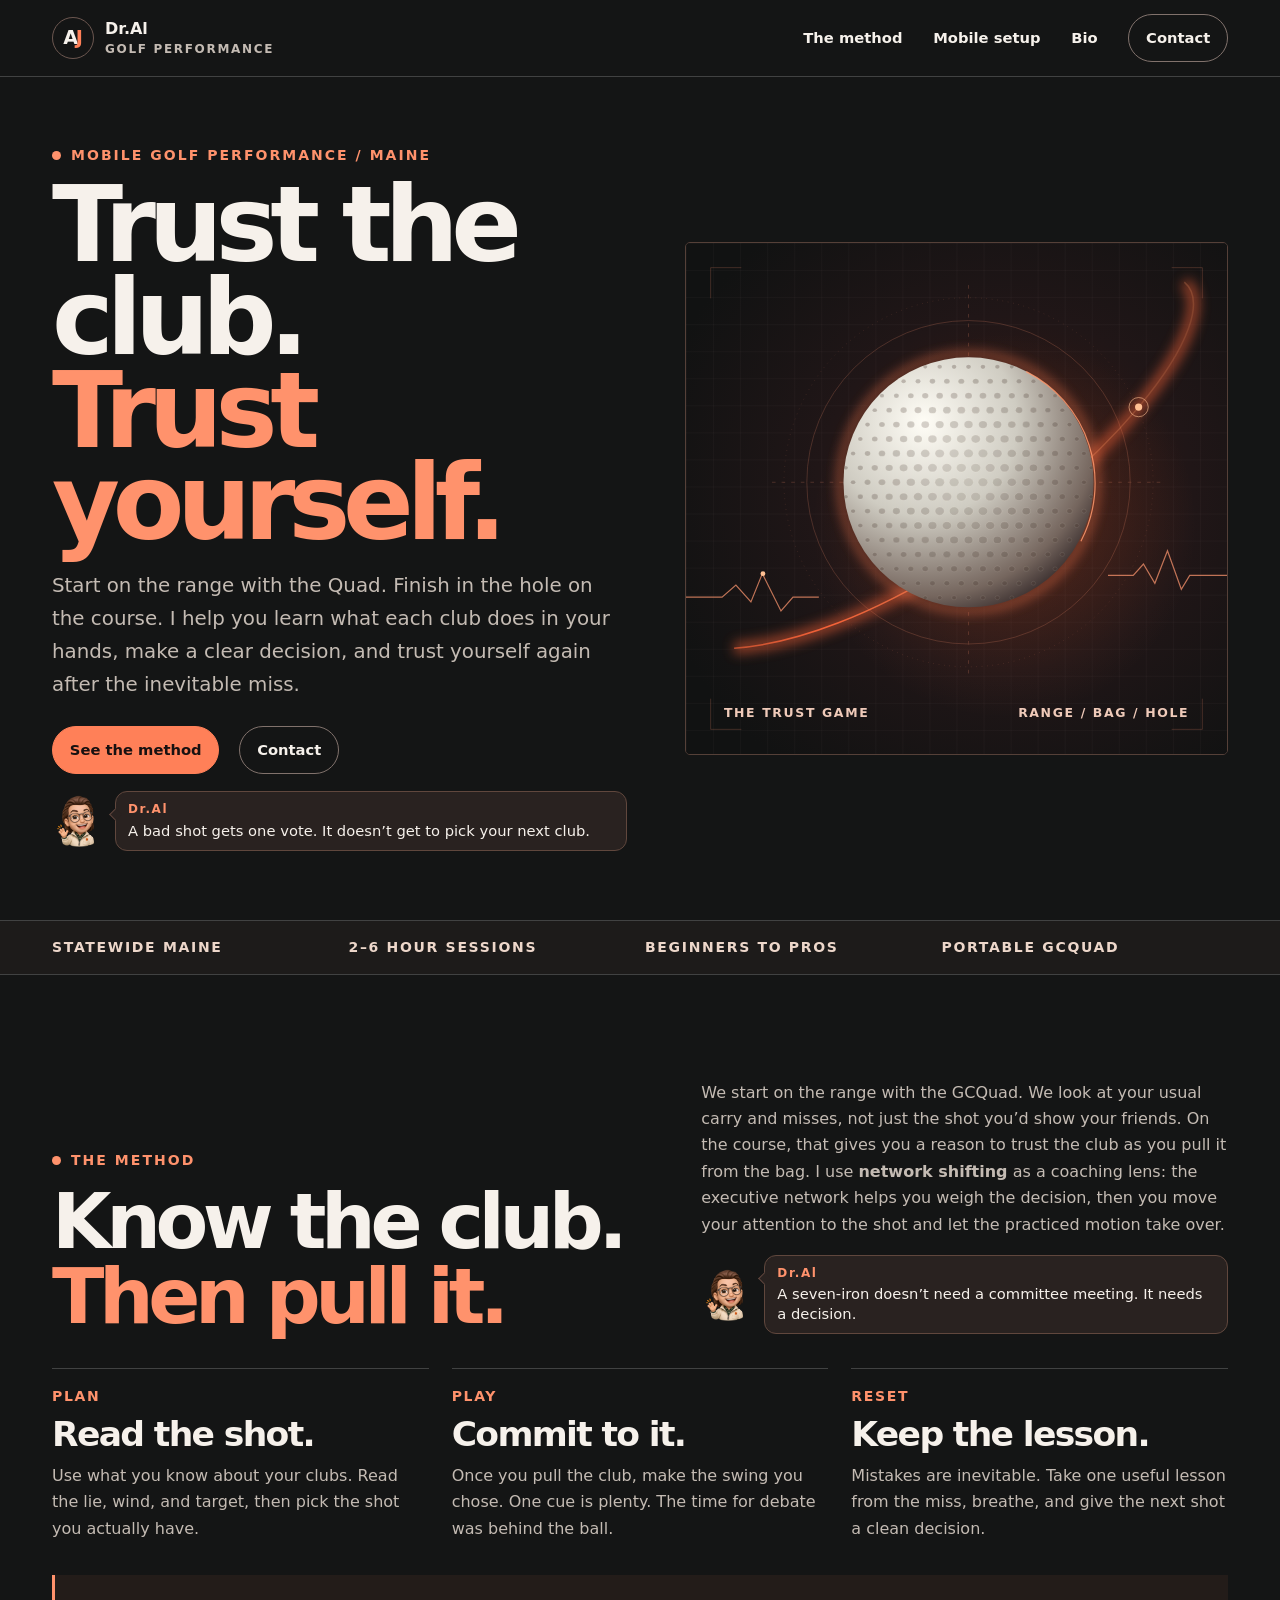
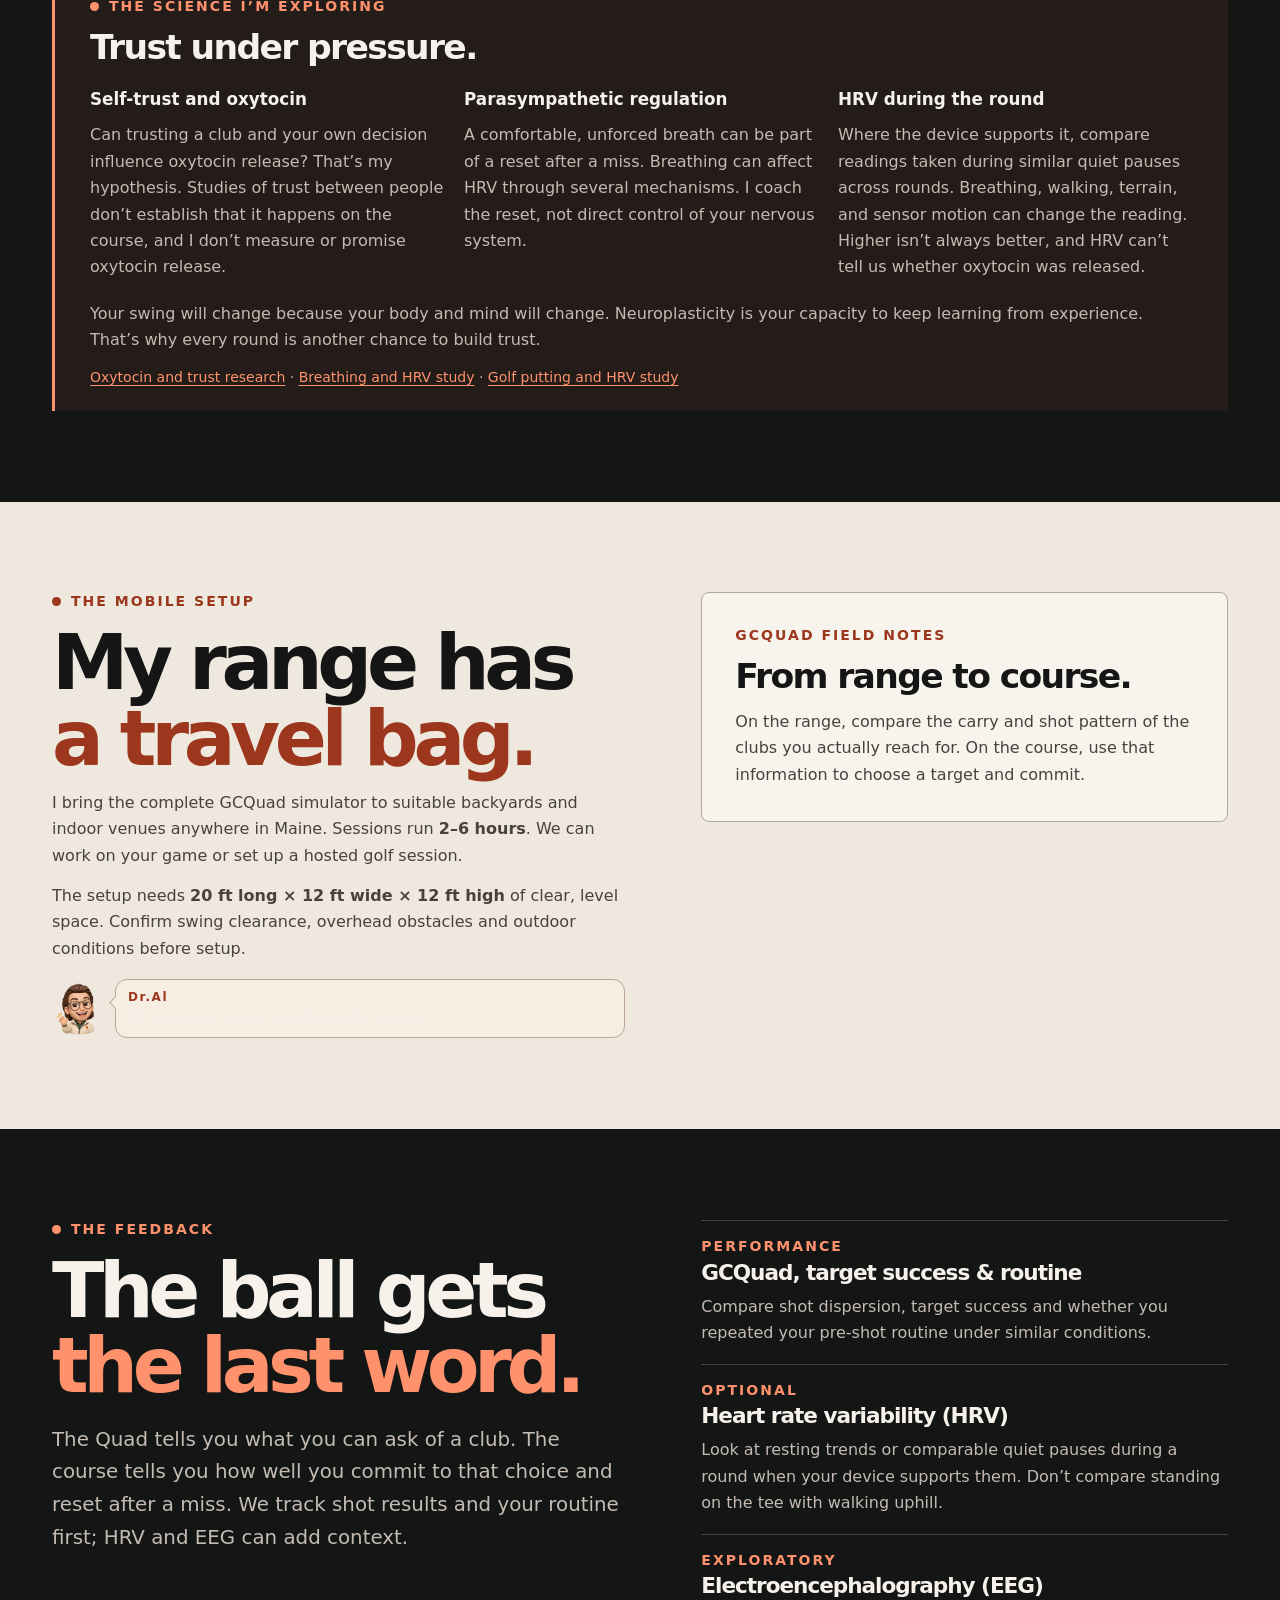
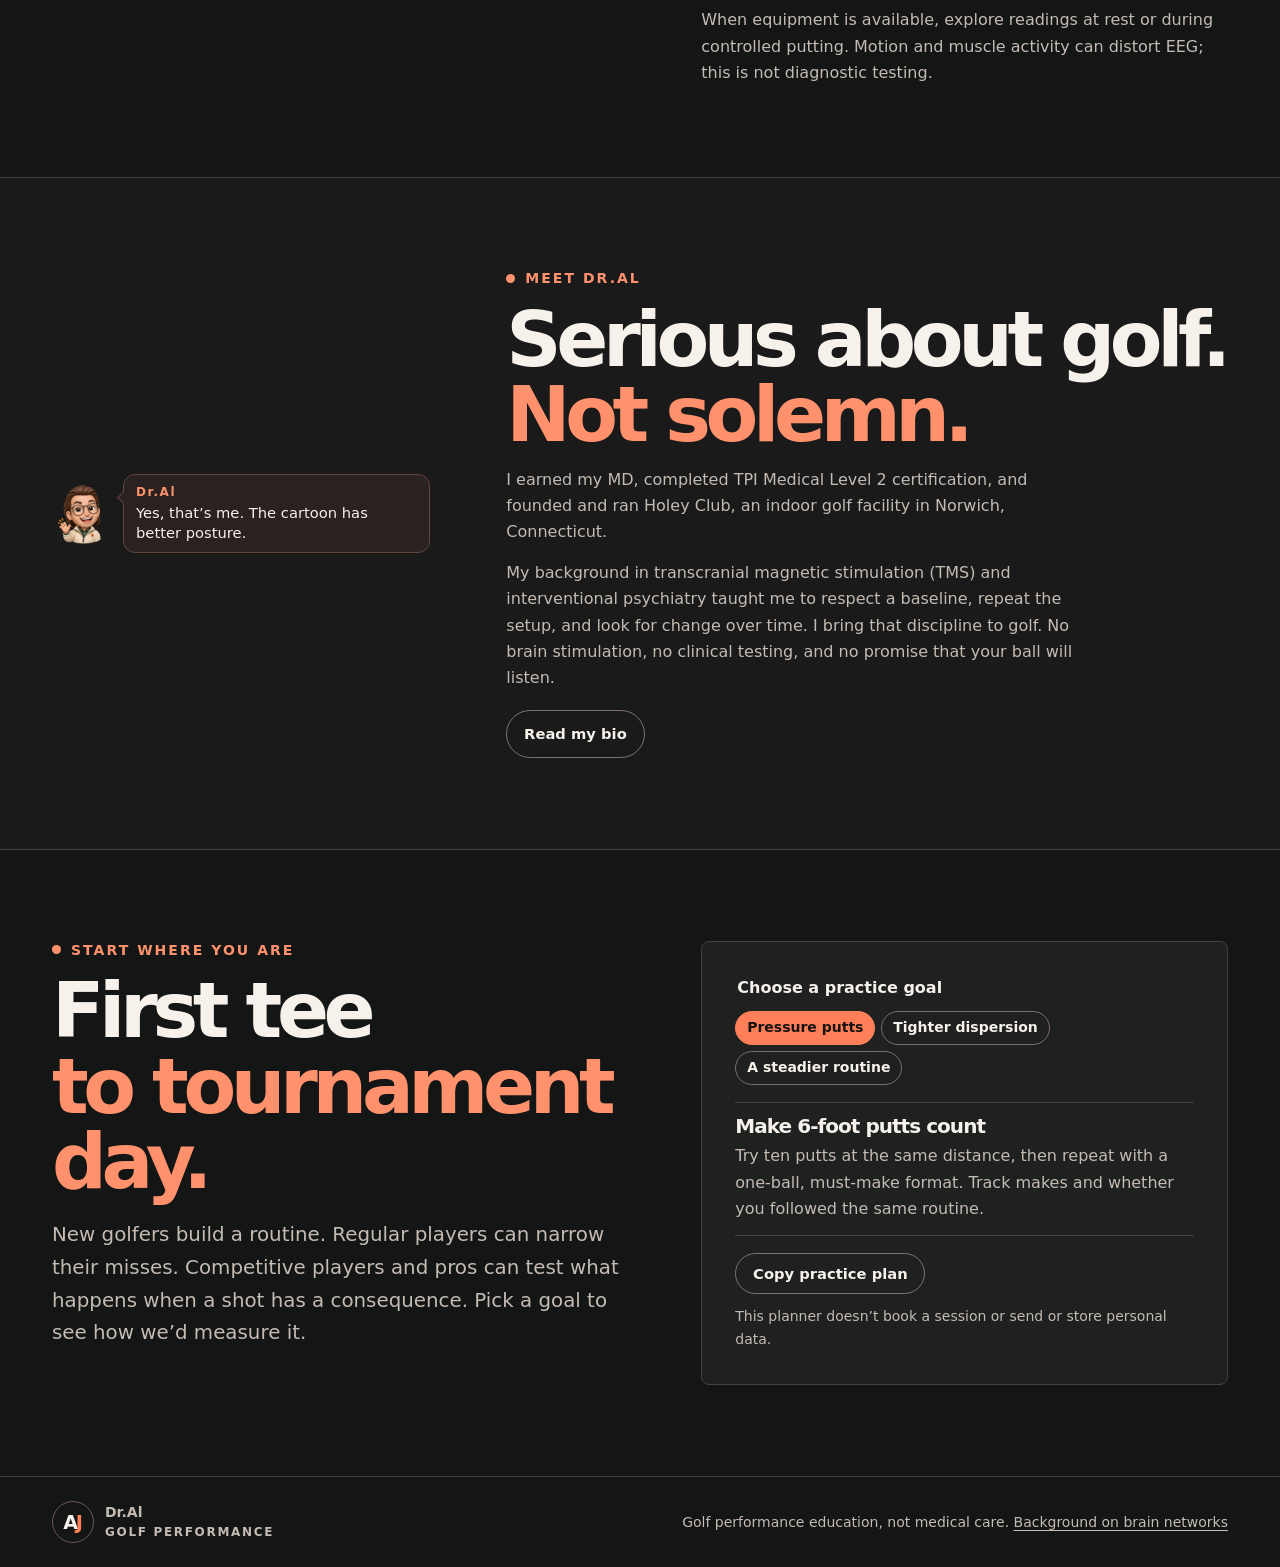
==== index.html @ 2af8d6b4 "Publish Dr.Al’s golf homepage and bio" ====
<!doctype html>
<html lang="en"><head><meta charset="utf-8"><meta name="viewport" content="width=device-width,initial-scale=1"><meta name="theme-color" content="#141515"><title>Dr.Al | Golf Performance</title><meta name="description" content="Build trust in your clubs and your decisions with Dr.Al. Portable GCQuad golf performance sessions for beginners through pros, anywhere in Maine."><link rel="icon" href="mark.svg" type="image/svg+xml"><link rel="stylesheet" href="site.css"></head>
<body><a class="skip" href="#main">Skip to content</a>
<header><div class="shell bar"><a class="brand" href="#main" aria-label="Dr.Al Golf Performance home"><span class="brand-mark" aria-hidden="true">A<span>J</span></span><span>Dr.Al<small>GOLF PERFORMANCE</small></span></a><nav aria-label="Main"><a href="#method">The method</a><a href="#simulator">Mobile setup</a><a href="bio.html">Bio</a><a class="pill" href="mailto:aljazirimdgolf@gmail.com">Contact</a></nav></div></header>
<main id="main">
<section class="hero"><div class="shell hero-layout"><div class="hero-copy"><p class="eyebrow"><i></i> Mobile golf performance / Maine</p><h1>Trust the club.<br><em>Trust yourself.</em></h1><p class="hero-lede">Start on the range with the Quad. Finish in the hole on the course. I help you learn what each club does in your hands, make a clear decision, and trust yourself again after the inevitable miss.</p><div class="actions"><a class="pill solid" href="#method">See the method</a><a class="pill" href="mailto:aljazirimdgolf@gmail.com">Contact</a></div><aside class="alan-note" aria-label="A note from Dr.Al"><img src="mini-alan.png" alt="" width="64" height="64"><div><span>Dr.Al</span><p>A bad shot gets one vote. It doesn’t get to pick your next club.</p></div></aside></div>
<figure class="studio"><img src="impact.svg" width="900" height="850" alt=""><figcaption><span>THE TRUST GAME</span><span>RANGE / BAG / HOLE</span></figcaption></figure></div></section>
<div class="ticker"><div class="shell"><span>STATEWIDE MAINE</span><span>2–6 HOUR SESSIONS</span><span>BEGINNERS TO PROS</span><span>PORTABLE GCQUAD</span></div></div>
<section class="shell slice" id="method"><div class="split intro"><div><p class="eyebrow"><i></i> The method</p><h2>Know the club.<br><em>Then pull it.</em></h2></div><div><p>We start on the range with the GCQuad. We look at your usual carry and misses, not just the shot you’d show your friends. On the course, that gives you a reason to trust the club as you pull it from the bag. I use <strong>network shifting</strong> as a coaching lens: the executive network helps you weigh the decision, then you move your attention to the shot and let the practiced motion take over.</p><aside class="alan-note" aria-label="A note from Dr.Al"><img src="mini-alan.png" alt="" width="64" height="64"><div><span>Dr.Al</span><p>A seven-iron doesn’t need a committee meeting. It needs a decision.</p></div></aside></div></div>
<ol class="moves"><li><span>PLAN</span><h3>Read the shot.</h3><p>Use what you know about your clubs. Read the lie, wind, and target, then pick the shot you actually have.</p></li><li><span>PLAY</span><h3>Commit to it.</h3><p>Once you pull the club, make the swing you chose. One cue is plenty. The time for debate was behind the ball.</p></li><li><span>RESET</span><h3>Keep the lesson.</h3><p>Mistakes are inevitable. Take one useful lesson from the miss, breathe, and give the next shot a clean decision.</p></li></ol>
<div class="adapt trust-science"><p class="eyebrow"><i></i> The science I’m exploring</p><h3>Trust under pressure.</h3><div class="trust-grid">
<article><h4>Self-trust and oxytocin</h4><p>Can trusting a club and your own decision influence oxytocin release? That’s my hypothesis. Studies of trust between people don’t establish that it happens on the course, and I don’t measure or promise oxytocin release.</p></article>
<article><h4>Parasympathetic regulation</h4><p>A comfortable, unforced breath can be part of a reset after a miss. Breathing can affect HRV through several mechanisms. I coach the reset, not direct control of your nervous system.</p></article>
<article><h4>HRV during the round</h4><p>Where the device supports it, compare readings taken during similar quiet pauses across rounds. Breathing, walking, terrain, and sensor motion can change the reading. Higher isn’t always better, and HRV can’t tell us whether oxytocin was released.</p></article>
</div><p>Your swing will change because your body and mind will change. Neuroplasticity is your capacity to keep learning from experience. That’s why every round is another chance to build trust.</p>
<p class="science-links"><a href="https://www.nature.com/articles/s41562-020-0878-x">Oxytocin and trust research</a> · <a href="https://pubmed.ncbi.nlm.nih.gov/42457770/">Breathing and HRV study</a> · <a href="https://pubmed.ncbi.nlm.nih.gov/34296843/">Golf putting and HRV study</a></p></div></section>
<section class="light" id="simulator"><div class="shell slice split sim"><div><p class="eyebrow"><i></i> The mobile setup</p><h2>My range has<br><em>a travel bag.</em></h2><p>I bring the complete GCQuad simulator to suitable backyards and indoor venues anywhere in Maine. Sessions run <strong>2–6 hours</strong>. We can work on your game or set up a hosted golf session.</p><p>The setup needs <strong>20 ft long × 12 ft wide × 12 ft high</strong> of clear, level space. Confirm swing clearance, overhead obstacles and outdoor conditions before setup.</p><aside class="alan-note" aria-label="A note from Dr.Al"><img src="mini-alan.png" alt="" width="64" height="64"><div><span>Dr.Al</span><p>I’ll bring the range. You bring the space.</p></div></aside></div>
<div class="fit-card"><p class="eyebrow">GCQuad field notes</p><h3>From range to course.</h3><p>On the range, compare the carry and shot pattern of the clubs you actually reach for. On the course, use that information to choose a target and commit.</p></div></div></section>
<section class="shell slice split" id="measure"><div><p class="eyebrow"><i></i> The feedback</p><h2>The ball gets<br><em>the last word.</em></h2><p class="measure-lede">The Quad tells you what you can ask of a club. The course tells you how well you commit to that choice and reset after a miss. We track shot results and your routine first; HRV and EEG can add context.</p></div><div class="signals"><article><p class="eyebrow">Performance</p><h3>GCQuad, target success &amp; routine</h3><p>Compare shot dispersion, target success and whether you repeated your pre-shot routine under similar conditions.</p></article><article><p class="eyebrow">Optional</p><h3>Heart rate variability (HRV)</h3><p>Look at resting trends or comparable quiet pauses during a round when your device supports them. Don’t compare standing on the tee with walking uphill.</p></article><article><p class="eyebrow">Exploratory</p><h3>Electroencephalography (EEG)</h3><p>When equipment is available, explore readings at rest or during controlled putting. Motion and muscle activity can distort EEG; this is not diagnostic testing.</p></article></div></section>
<section class="about" id="about"><div class="shell slice about-grid"><aside class="alan-note" aria-label="A note from Dr.Al"><img src="mini-alan.png" alt="" width="64" height="64"><div><span>Dr.Al</span><p>Yes, that’s me. The cartoon has better posture.</p></div></aside><div><p class="eyebrow"><i></i> Meet Dr.Al</p><h2>Serious about golf.<br><em>Not solemn.</em></h2><p>I earned my MD, completed TPI Medical Level 2 certification, and founded and ran Holey Club, an indoor golf facility in Norwich, Connecticut.</p><p>My background in transcranial magnetic stimulation (TMS) and interventional psychiatry taught me to respect a baseline, repeat the setup, and look for change over time. I bring that discipline to golf. No brain stimulation, no clinical testing, and no promise that your ball will listen.</p><a class="pill bio-link" href="bio.html">Read my bio</a></div></div></section>
<section class="shell slice split" id="start"><div><p class="eyebrow"><i></i> Start where you are</p><h2>First tee<br><em>to tournament day.</em></h2><p class="measure-lede">New golfers build a routine. Regular players can narrow their misses. Competitive players and pros can test what happens when a shot has a consequence. Pick a goal to see how we’d measure it.</p></div>
<div class="planner"><fieldset><legend>Choose a practice goal</legend><div class="choices"><button type="button" data-goal="pressure" aria-pressed="true">Pressure putts</button><button type="button" data-goal="dispersion" aria-pressed="false">Tighter dispersion</button><button type="button" data-goal="routine" aria-pressed="false">A steadier routine</button></div></fieldset><div class="plan" aria-live="polite"><h3 id="plan-title">Make 6-foot putts count</h3><p id="plan-body">Try ten putts at the same distance, then repeat with a one-ball, must-make format. Track makes and whether you followed the same routine.</p></div><button type="button" class="pill" id="copy">Copy practice plan</button><span id="copy-status" role="status"></span><p class="fine">This planner doesn’t book a session or send or store personal data.</p></div></section>
</main><footer><div class="shell foot"><a class="brand" href="#main"><span class="brand-mark" aria-hidden="true">A<span>J</span></span><span>Dr.Al<small>GOLF PERFORMANCE</small></span></a><p>Golf performance education, not medical care. <a href="https://pubmed.ncbi.nlm.nih.gov/18723676/">Background on brain networks</a></p></div></footer>
<script src="site.js" defer></script></body></html>
---- site.css ----
:root{--base:#141515;--panel:#1c1d1d;--ink:#f6f1eb;--dim:#c4bbb3;--accent:#ff926c;--hot:#ff8058;--rule:#414242;--paper:#eee8df;--dark:#151515;--measure:1240px;font-family:Inter,system-ui,-apple-system,BlinkMacSystemFont,"Segoe UI",sans-serif}
*{box-sizing:border-box}html{scroll-behavior:smooth}body{margin:0;background:var(--base);color:var(--ink);font-size:1rem;line-height:1.65}img{display:block;max-width:100%}a{color:inherit}p,h1,h2,h3,figure{margin:0}h1,h2,h3{line-height:.98;letter-spacing:-.07em;font-weight:760}h1{font-size:clamp(3.65rem,8.15vw,8.6rem);line-height:.89}h2{font-size:clamp(2.8rem,6vw,6.5rem)}h3{font-size:clamp(1.45rem,2.7vw,2.55rem);letter-spacing:-.048em;line-height:1.03}em{color:var(--accent);font-style:normal}strong{color:inherit}.shell{width:min(var(--measure),calc(100% - 104px));margin:auto}.bar,.brand,nav,.actions,.foot{display:flex;align-items:center}.bar,.foot{justify-content:space-between;gap:22px}.bar{min-height:76px}.brand{text-decoration:none;font-weight:730;white-space:nowrap;line-height:1.1;gap:11px}.brand small{display:block;color:var(--dim);font-size:.75rem;letter-spacing:.14em;margin-top:5px;font-weight:600}.brand-mark{display:grid;grid-auto-flow:column;place-content:center;width:42px;height:42px;border-radius:50%;border:1px solid #6c5750;color:var(--ink);font-size:1.2rem;font-weight:850;letter-spacing:-.13em;padding-right:.12em}.brand-mark span{color:var(--hot)}header{border-bottom:1px solid var(--rule)}nav{gap:clamp(10px,2.4vw,34px);font-size:.92rem;font-weight:650}nav a{text-decoration:none}nav a:hover,.plain:hover{color:var(--accent)}.pill{display:inline-block;padding:.68rem 1.05rem;text-decoration:none;background:transparent;color:inherit;border:1px solid #81726c;border-radius:999px;font:700 .92rem/1.2 inherit;font-family:inherit;font-size:.92rem;font-weight:700;white-space:nowrap;cursor:pointer}.pill:hover{border-color:var(--accent);color:var(--accent)}.pill.solid{background:var(--hot);border-color:var(--hot);color:#171111}.pill.solid:hover{background:#ffab90;color:#171111}.hero-layout{display:grid;grid-template-columns:1.06fr 1fr;gap:clamp(24px,4.5vw,70px);align-items:center}.hero{padding:clamp(32px,5.4vw,78px) 0}.eyebrow{font-size:.875rem;letter-spacing:.145em;text-transform:uppercase;font-weight:780;color:var(--accent);display:flex;align-items:center;gap:10px;margin-bottom:14px;line-height:1.35}.eyebrow i{width:9px;height:9px;background:currentColor;border-radius:50%}.hero-lede,.measure-lede{font-size:clamp(1.05rem,1.55vw,1.25rem);color:var(--dim);max-width:33em;margin-top:20px}.actions{gap:20px;margin-top:25px;flex-wrap:wrap}.plain{font-size:.93rem;font-weight:700;text-underline-offset:5px}.studio{position:relative;overflow:hidden;border:1px solid #554038;border-radius:5px;background:#171314}.studio img{width:100%;height:auto}.studio figcaption{position:absolute;bottom:6%;left:7%;right:7%;display:flex;justify-content:space-between;gap:10px;font-size:.78rem;letter-spacing:.13em;font-weight:700;color:#efcab9}.ticker{border-block:1px solid var(--rule);background:#1d1b1a}.ticker .shell{display:grid;grid-template-columns:repeat(4,1fr);gap:10px;padding:15px 0;font-size:.875rem;letter-spacing:.12em;font-weight:750;color:#edd7ca}.slice{padding-block:clamp(48px,7.1vw,94px);scroll-margin-top:16px}.split{display:grid;grid-template-columns:1fr .92fr;gap:clamp(22px,6vw,95px);align-items:start}.intro{align-items:end}.intro p:not(.eyebrow),.sim p:not(.eyebrow),.about p:not(.eyebrow){margin-top:14px;color:var(--dim);max-width:37rem}.moves{display:grid;grid-template-columns:repeat(3,1fr);gap:23px;margin:34px 0 0;padding:0;list-style:none}.moves li,.signals article{border-top:1px solid var(--rule);padding-top:16px}.moves span{display:block;font-size:.875rem;font-weight:800;letter-spacing:.12em;color:var(--accent);margin-bottom:9px}.moves p,.signals article p:last-child{margin-top:10px;color:var(--dim)}.adapt{padding:22px clamp(16px,3vw,35px);margin-top:33px;border-left:3px solid var(--accent);background:#231c19}.adapt p:last-child{margin-top:9px;color:var(--dim);max-width:65rem}.light{background:var(--paper);color:var(--dark)}.light h2 em,.light .eyebrow{color:#9c371d}.light .sim p:not(.eyebrow){color:#49413c}.fit-card,.planner{padding:clamp(17px,3vw,33px);border:1px solid #b4a69a;border-radius:8px;background:#f7f3ed}.dimensions,.inputs{display:grid;grid-template-columns:repeat(3,minmax(0,1fr));gap:9px}.dimensions{border-bottom:1px solid #cbbfb5;padding-bottom:14px}.dimensions b{display:block;font-size:clamp(1.7rem,4.5vw,3.5rem);line-height:1.04;letter-spacing:-.09em}.dimensions span,.inputs label{font-size:.875rem;font-weight:650}.inputs{margin:15px 0}.inputs label{display:grid;gap:4px}.inputs input{width:100%;min-width:0;padding:.52rem .36rem;border:1px solid #b2a396;background:#fffdfa;border-radius:4px;font:inherit;color:var(--dark)}.fit-card .pill{color:#fff5ee;background:#25201e}.fit-card .pill:hover{background:#8b341e}.fit-card #fit-status:not(:empty){margin-top:10px}.signals article+article{margin-top:17px}.signals h3{font-size:1.35rem}.signals .eyebrow{margin-bottom:.35rem}.about{background:#1a1a1a;border-block:1px solid var(--rule)}.about-grid{display:grid;grid-template-columns:.68fr 1.3fr;gap:clamp(15px,6vw,90px);align-items:center}.mascot{min-width:0;background:radial-gradient(ellipse at 48% 54%,#382821,transparent 68%);text-align:center}.mascot img{width:min(100%,265px);height:auto;max-height:322px;object-fit:contain;margin:auto}.mascot figcaption{color:#d8c8bc;font-size:.82rem}.planner{background:#1f2020;border-color:var(--rule)}fieldset{border:0;padding:0;margin:0}legend{font-weight:750;margin-bottom:10px}.choices{display:flex;gap:6px;flex-wrap:wrap}.choices button{border:1px solid #7c6f68;border-radius:999px;padding:.47rem .68rem;background:transparent;color:var(--ink);font:650 .875rem/1.2 system-ui;cursor:pointer}.choices button[aria-pressed=true]{background:var(--hot);color:#171111;border-color:var(--hot)}.plan{border-block:1px solid var(--rule);padding:13px 0;margin:17px 0}.plan h3{font-size:1.25rem}.plan p{color:var(--dim);margin-top:7px}.fine,#copy-status{font-size:.875rem;color:var(--dim)}#copy-status{margin-left:8px}.fine{margin-top:11px}footer{border-top:1px solid var(--rule)}.foot{padding-block:24px;color:var(--dim);font-size:.875rem}.foot a{text-underline-offset:3px}.skip{position:absolute;z-index:10;background:#fff;color:#111;padding:7px;transform:translateY(-140%)}.skip:focus{transform:none}a:focus-visible,button:focus-visible,input:focus-visible{outline:3px solid #ff966f;outline-offset:4px}
@media(max-width:940px){.shell{width:calc(100% - 55px)}.hero-layout{gap:23px}nav{gap:12px}}
@media(max-width:720px){.shell{width:calc(100% - 32px)}.bar{display:block;padding-block:13px}.bar nav{margin-top:12px;flex-wrap:wrap;gap:7px 13px}nav .pill{padding:.35rem .54rem;font-size:.875rem}.hero-layout,.split,.about-grid{grid-template-columns:1fr}.hero{padding:27px 0}.hero-layout{gap:24px}h1{font-size:clamp(3.5rem,13vw,6.15rem)}h2{font-size:clamp(2.7rem,9.6vw,4.7rem)}.studio img{aspect-ratio:1.27;object-fit:cover}.studio figcaption{letter-spacing:.07em}.ticker .shell{grid-template-columns:1fr 1fr;font-size:.75rem;letter-spacing:.09em}.moves{grid-template-columns:1fr;gap:17px;margin-top:23px}.slice{padding-block:47px}.about-grid{gap:22px}.about-grid .mascot{grid-row:2}.foot{align-items:flex-start;flex-direction:column}.eyebrow{letter-spacing:.105em}}
@media(prefers-reduced-motion:reduce){html{scroll-behavior:auto}}
#pricing{border-bottom:1px solid var(--rule)}.rates{display:grid;grid-template-columns:repeat(2,minmax(0,1fr));gap:18px;margin-top:28px}.rate{display:flex;flex-direction:column;align-items:flex-start;background:var(--panel);border:1px solid var(--rule);border-radius:8px;padding:clamp(18px,3.5vw,38px)}.rate:first-child{border-color:#875745;background:#251c18}.rate h3{font-size:clamp(1.45rem,3vw,2.25rem)}.price{display:flex;flex-wrap:wrap;align-items:baseline;gap:7px 13px;margin-top:15px}.price strong{font-size:clamp(2.65rem,7vw,4.3rem);font-weight:810;letter-spacing:-.08em;line-height:1}.price span{color:var(--dim);font-weight:650}.rate>p:not(.eyebrow):not(.price){margin:12px 0 17px;color:var(--dim)}.rate .pill{margin-top:auto}@media(max-width:720px){.rates{grid-template-columns:1fr}}
.alan-note{display:grid;grid-template-columns:52px minmax(0,1fr);gap:11px;align-items:center;margin:17px 0 0;max-width:39rem;line-height:1.36}.alan-note img{width:52px;height:52px;object-fit:contain}.alan-note>div{position:relative;background:#292220;border:1px solid #60473d;border-radius:12px;padding:9px 12px}.alan-note>div:before{content:"";position:absolute;top:18px;left:-5px;width:8px;height:8px;transform:rotate(45deg);border-left:1px solid #60473d;border-bottom:1px solid #60473d;background:inherit}.alan-note span{display:block;color:var(--accent);font-size:.75rem;letter-spacing:.135em;font-weight:780}.alan-note p,.intro .alan-note p:not(.eyebrow),.sim .alan-note p:not(.eyebrow),.about .alan-note p:not(.eyebrow){margin:3px 0 0;color:var(--ink);font-size:.92rem}.light .alan-note>div{background:#f6ede3;border-color:#c0a697}.light .alan-note>div:before{border-color:#c0a697}.light .alan-note span{color:#9c371d}.about-grid>.alan-note{margin:0}.about-grid .alan-note img{width:60px;height:60px}.about-grid .alan-note{grid-template-columns:60px minmax(0,1fr)}#booking{scroll-margin-top:20px}#booking form{margin-top:15px}#booking label{display:grid;gap:4px;font-size:.875rem;font-weight:670}#booking select,#booking input,#booking textarea{width:100%;min-width:0;max-width:100%;padding:.5rem .55rem;border:1px solid #b2a396;background:#fffdfa;border-radius:5px;color:var(--dark);font:inherit}#booking select{appearance:none;padding-right:2rem;background:#fffdfa url("data:image/svg+xml,%3Csvg xmlns='http://www.w3.org/2000/svg' viewBox='0 0 16 16'%3E%3Cpath d='m3 6 5 5 5-5' fill='none' stroke='%23665a50' stroke-width='1.7'/%3E%3C/svg%3E") right .6rem center/14px no-repeat}.booking-fields{display:grid;grid-template-columns:repeat(2,minmax(0,1fr));gap:8px;margin-top:9px}.booking-fields[hidden],#booking-draft[hidden]{display:none}.sim #booking p.estimate{display:flex;justify-content:space-between;align-items:center;border-top:1px solid #cbbfb5;margin:14px 0 11px;padding-top:9px}.estimate output{font-size:1.5rem;color:#171515;font-weight:790}.fit-card .booking-note,#booking-status{font-size:.875rem;line-height:1.42}.sim #booking .booking-note{margin-top:9px}.fit-card #booking-status:not(:empty){margin-top:8px}#booking-draft{margin-top:13px}#booking-copy{margin-top:8px}@media(max-width:720px){.about-grid>.alan-note{grid-row:2}.alan-note{grid-template-columns:46px minmax(0,1fr)}.alan-note img{width:46px;height:46px}}
.trust-grid{display:grid;grid-template-columns:repeat(3,minmax(0,1fr));gap:19px;margin:20px 0}.trust-grid h4{font-size:1.05rem;margin:0 0 4px}.trust-grid p,.trust-science>p:not(.eyebrow){color:var(--dim)}.trust-science>p:not(.eyebrow){margin-top:12px}.trust-science .science-links{font-size:.875rem}.science-links a{color:var(--accent);text-underline-offset:3px}.bio-link{margin-top:18px}.bio-hero h1{font-size:clamp(3.3rem,7.3vw,7.7rem)}.bio-hero .split{align-items:end}.bio-steps article{border-top:1px solid #baada4;padding-top:15px}.light .bio-steps p{color:#49413c}nav a[aria-current=page]{color:var(--accent)}@media(max-width:720px){.trust-grid{grid-template-columns:1fr;gap:14px}}

.booking-actions{display:flex;flex-wrap:wrap;gap:8px;margin-top:8px}.booking-actions #booking-copy{margin-top:0;background:transparent;color:#25201e}.booking-actions #booking-copy:hover{background:#e8ded3}
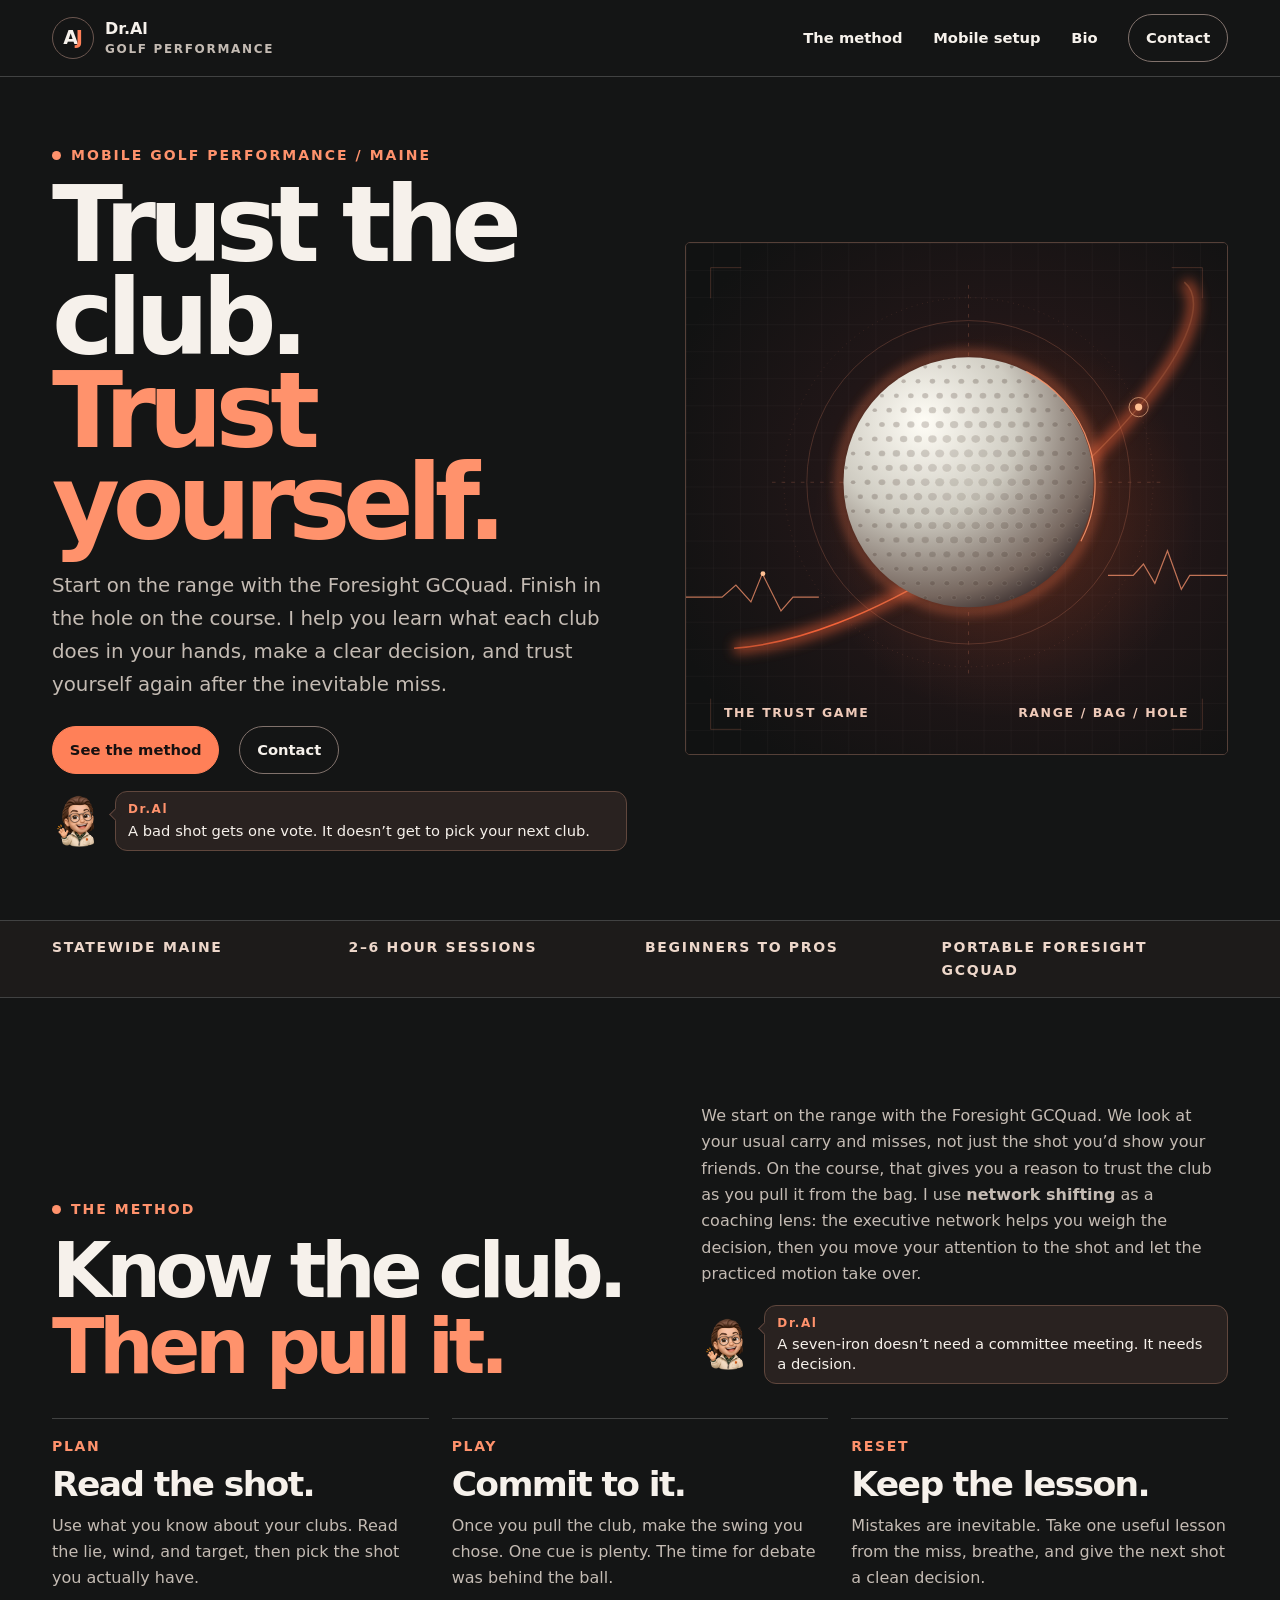
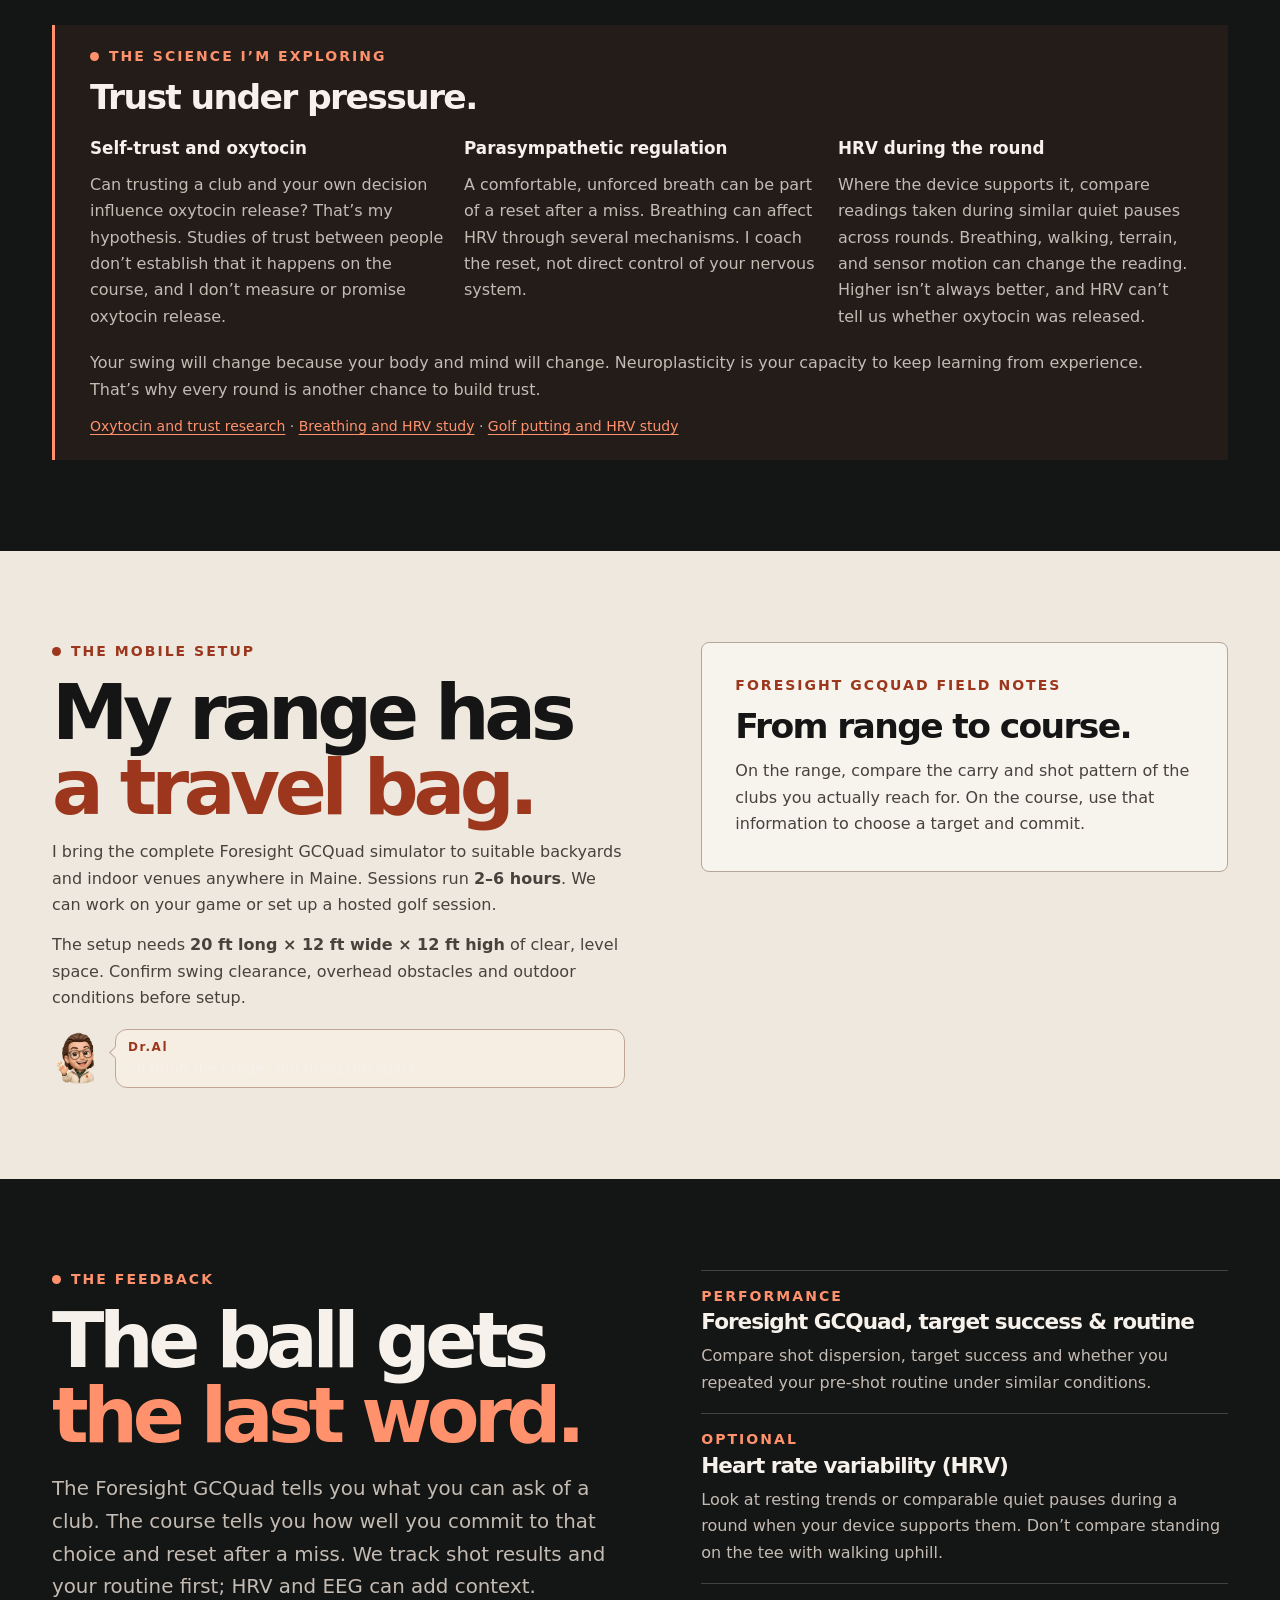
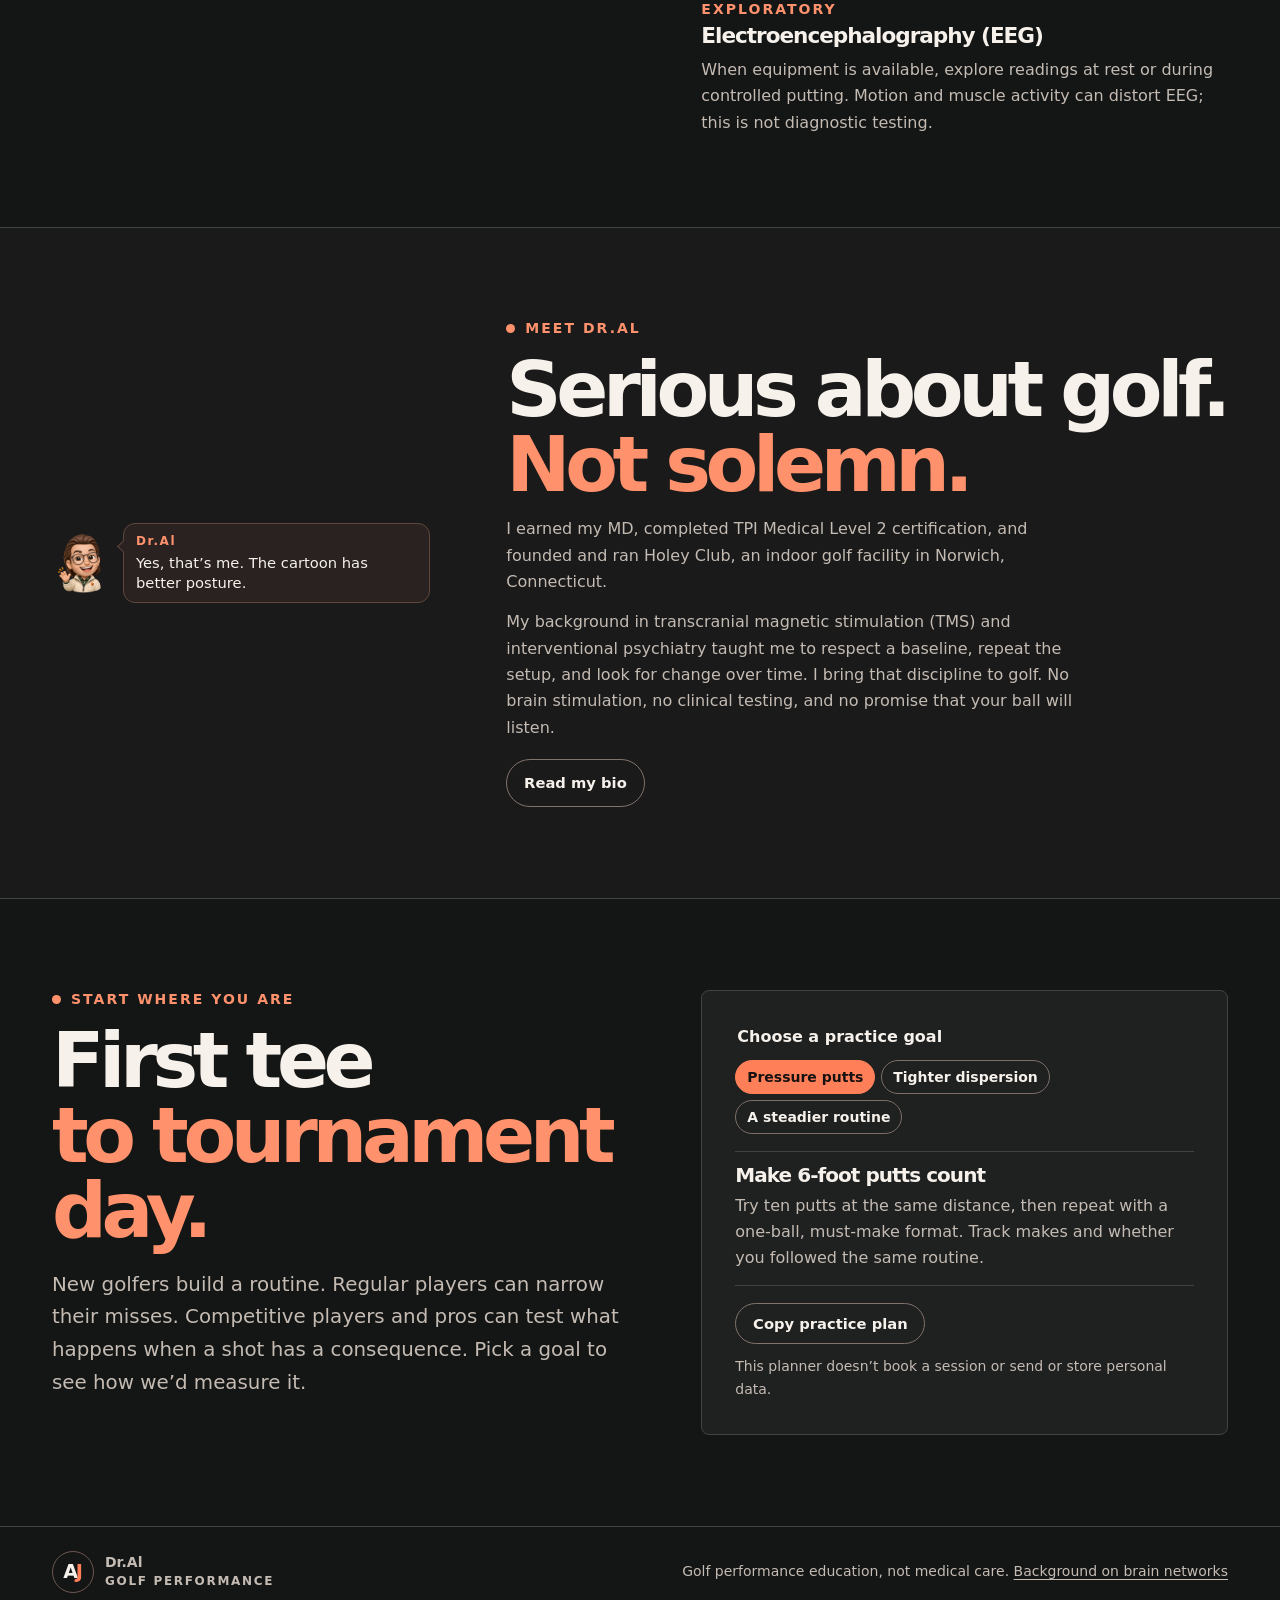
==== commit e8b50e18: "Use Foresight GCQuad in homepage copy" ====
--- a/index.html
+++ b/index.html
@@ -1,12 +1,12 @@
 <!doctype html>
-<html lang="en"><head><meta charset="utf-8"><meta name="viewport" content="width=device-width,initial-scale=1"><meta name="theme-color" content="#141515"><title>Dr.Al | Golf Performance</title><meta name="description" content="Build trust in your clubs and your decisions with Dr.Al. Portable GCQuad golf performance sessions for beginners through pros, anywhere in Maine."><link rel="icon" href="mark.svg" type="image/svg+xml"><link rel="stylesheet" href="site.css"></head>
+<html lang="en"><head><meta charset="utf-8"><meta name="viewport" content="width=device-width,initial-scale=1"><meta name="theme-color" content="#141515"><title>Dr.Al | Golf Performance</title><meta name="description" content="Build trust in your clubs and your decisions with Dr.Al. Portable Foresight GCQuad golf performance sessions for beginners through pros, anywhere in Maine."><link rel="icon" href="mark.svg" type="image/svg+xml"><link rel="stylesheet" href="site.css"></head>
 <body><a class="skip" href="#main">Skip to content</a>
 <header><div class="shell bar"><a class="brand" href="#main" aria-label="Dr.Al Golf Performance home"><span class="brand-mark" aria-hidden="true">A<span>J</span></span><span>Dr.Al<small>GOLF PERFORMANCE</small></span></a><nav aria-label="Main"><a href="#method">The method</a><a href="#simulator">Mobile setup</a><a href="bio.html">Bio</a><a class="pill" href="mailto:aljazirimdgolf@gmail.com">Contact</a></nav></div></header>
 <main id="main">
-<section class="hero"><div class="shell hero-layout"><div class="hero-copy"><p class="eyebrow"><i></i> Mobile golf performance / Maine</p><h1>Trust the club.<br><em>Trust yourself.</em></h1><p class="hero-lede">Start on the range with the Quad. Finish in the hole on the course. I help you learn what each club does in your hands, make a clear decision, and trust yourself again after the inevitable miss.</p><div class="actions"><a class="pill solid" href="#method">See the method</a><a class="pill" href="mailto:aljazirimdgolf@gmail.com">Contact</a></div><aside class="alan-note" aria-label="A note from Dr.Al"><img src="mini-alan.png" alt="" width="64" height="64"><div><span>Dr.Al</span><p>A bad shot gets one vote. It doesn’t get to pick your next club.</p></div></aside></div>
+<section class="hero"><div class="shell hero-layout"><div class="hero-copy"><p class="eyebrow"><i></i> Mobile golf performance / Maine</p><h1>Trust the club.<br><em>Trust yourself.</em></h1><p class="hero-lede">Start on the range with the Foresight GCQuad. Finish in the hole on the course. I help you learn what each club does in your hands, make a clear decision, and trust yourself again after the inevitable miss.</p><div class="actions"><a class="pill solid" href="#method">See the method</a><a class="pill" href="mailto:aljazirimdgolf@gmail.com">Contact</a></div><aside class="alan-note" aria-label="A note from Dr.Al"><img src="mini-alan.png" alt="" width="64" height="64"><div><span>Dr.Al</span><p>A bad shot gets one vote. It doesn’t get to pick your next club.</p></div></aside></div>
 <figure class="studio"><img src="impact.svg" width="900" height="850" alt=""><figcaption><span>THE TRUST GAME</span><span>RANGE / BAG / HOLE</span></figcaption></figure></div></section>
-<div class="ticker"><div class="shell"><span>STATEWIDE MAINE</span><span>2–6 HOUR SESSIONS</span><span>BEGINNERS TO PROS</span><span>PORTABLE GCQUAD</span></div></div>
-<section class="shell slice" id="method"><div class="split intro"><div><p class="eyebrow"><i></i> The method</p><h2>Know the club.<br><em>Then pull it.</em></h2></div><div><p>We start on the range with the GCQuad. We look at your usual carry and misses, not just the shot you’d show your friends. On the course, that gives you a reason to trust the club as you pull it from the bag. I use <strong>network shifting</strong> as a coaching lens: the executive network helps you weigh the decision, then you move your attention to the shot and let the practiced motion take over.</p><aside class="alan-note" aria-label="A note from Dr.Al"><img src="mini-alan.png" alt="" width="64" height="64"><div><span>Dr.Al</span><p>A seven-iron doesn’t need a committee meeting. It needs a decision.</p></div></aside></div></div>
+<div class="ticker"><div class="shell"><span>STATEWIDE MAINE</span><span>2–6 HOUR SESSIONS</span><span>BEGINNERS TO PROS</span><span>PORTABLE FORESIGHT GCQUAD</span></div></div>
+<section class="shell slice" id="method"><div class="split intro"><div><p class="eyebrow"><i></i> The method</p><h2>Know the club.<br><em>Then pull it.</em></h2></div><div><p>We start on the range with the Foresight GCQuad. We look at your usual carry and misses, not just the shot you’d show your friends. On the course, that gives you a reason to trust the club as you pull it from the bag. I use <strong>network shifting</strong> as a coaching lens: the executive network helps you weigh the decision, then you move your attention to the shot and let the practiced motion take over.</p><aside class="alan-note" aria-label="A note from Dr.Al"><img src="mini-alan.png" alt="" width="64" height="64"><div><span>Dr.Al</span><p>A seven-iron doesn’t need a committee meeting. It needs a decision.</p></div></aside></div></div>
 <ol class="moves"><li><span>PLAN</span><h3>Read the shot.</h3><p>Use what you know about your clubs. Read the lie, wind, and target, then pick the shot you actually have.</p></li><li><span>PLAY</span><h3>Commit to it.</h3><p>Once you pull the club, make the swing you chose. One cue is plenty. The time for debate was behind the ball.</p></li><li><span>RESET</span><h3>Keep the lesson.</h3><p>Mistakes are inevitable. Take one useful lesson from the miss, breathe, and give the next shot a clean decision.</p></li></ol>
 <div class="adapt trust-science"><p class="eyebrow"><i></i> The science I’m exploring</p><h3>Trust under pressure.</h3><div class="trust-grid">
 <article><h4>Self-trust and oxytocin</h4><p>Can trusting a club and your own decision influence oxytocin release? That’s my hypothesis. Studies of trust between people don’t establish that it happens on the course, and I don’t measure or promise oxytocin release.</p></article>
@@ -14,9 +14,9 @@
 <article><h4>HRV during the round</h4><p>Where the device supports it, compare readings taken during similar quiet pauses across rounds. Breathing, walking, terrain, and sensor motion can change the reading. Higher isn’t always better, and HRV can’t tell us whether oxytocin was released.</p></article>
 </div><p>Your swing will change because your body and mind will change. Neuroplasticity is your capacity to keep learning from experience. That’s why every round is another chance to build trust.</p>
 <p class="science-links"><a href="https://www.nature.com/articles/s41562-020-0878-x">Oxytocin and trust research</a> · <a href="https://pubmed.ncbi.nlm.nih.gov/42457770/">Breathing and HRV study</a> · <a href="https://pubmed.ncbi.nlm.nih.gov/34296843/">Golf putting and HRV study</a></p></div></section>
-<section class="light" id="simulator"><div class="shell slice split sim"><div><p class="eyebrow"><i></i> The mobile setup</p><h2>My range has<br><em>a travel bag.</em></h2><p>I bring the complete GCQuad simulator to suitable backyards and indoor venues anywhere in Maine. Sessions run <strong>2–6 hours</strong>. We can work on your game or set up a hosted golf session.</p><p>The setup needs <strong>20 ft long × 12 ft wide × 12 ft high</strong> of clear, level space. Confirm swing clearance, overhead obstacles and outdoor conditions before setup.</p><aside class="alan-note" aria-label="A note from Dr.Al"><img src="mini-alan.png" alt="" width="64" height="64"><div><span>Dr.Al</span><p>I’ll bring the range. You bring the space.</p></div></aside></div>
-<div class="fit-card"><p class="eyebrow">GCQuad field notes</p><h3>From range to course.</h3><p>On the range, compare the carry and shot pattern of the clubs you actually reach for. On the course, use that information to choose a target and commit.</p></div></div></section>
-<section class="shell slice split" id="measure"><div><p class="eyebrow"><i></i> The feedback</p><h2>The ball gets<br><em>the last word.</em></h2><p class="measure-lede">The Quad tells you what you can ask of a club. The course tells you how well you commit to that choice and reset after a miss. We track shot results and your routine first; HRV and EEG can add context.</p></div><div class="signals"><article><p class="eyebrow">Performance</p><h3>GCQuad, target success &amp; routine</h3><p>Compare shot dispersion, target success and whether you repeated your pre-shot routine under similar conditions.</p></article><article><p class="eyebrow">Optional</p><h3>Heart rate variability (HRV)</h3><p>Look at resting trends or comparable quiet pauses during a round when your device supports them. Don’t compare standing on the tee with walking uphill.</p></article><article><p class="eyebrow">Exploratory</p><h3>Electroencephalography (EEG)</h3><p>When equipment is available, explore readings at rest or during controlled putting. Motion and muscle activity can distort EEG; this is not diagnostic testing.</p></article></div></section>
+<section class="light" id="simulator"><div class="shell slice split sim"><div><p class="eyebrow"><i></i> The mobile setup</p><h2>My range has<br><em>a travel bag.</em></h2><p>I bring the complete Foresight GCQuad simulator to suitable backyards and indoor venues anywhere in Maine. Sessions run <strong>2–6 hours</strong>. We can work on your game or set up a hosted golf session.</p><p>The setup needs <strong>20 ft long × 12 ft wide × 12 ft high</strong> of clear, level space. Confirm swing clearance, overhead obstacles and outdoor conditions before setup.</p><aside class="alan-note" aria-label="A note from Dr.Al"><img src="mini-alan.png" alt="" width="64" height="64"><div><span>Dr.Al</span><p>I’ll bring the range. You bring the space.</p></div></aside></div>
+<div class="fit-card"><p class="eyebrow">Foresight GCQuad field notes</p><h3>From range to course.</h3><p>On the range, compare the carry and shot pattern of the clubs you actually reach for. On the course, use that information to choose a target and commit.</p></div></div></section>
+<section class="shell slice split" id="measure"><div><p class="eyebrow"><i></i> The feedback</p><h2>The ball gets<br><em>the last word.</em></h2><p class="measure-lede">The Foresight GCQuad tells you what you can ask of a club. The course tells you how well you commit to that choice and reset after a miss. We track shot results and your routine first; HRV and EEG can add context.</p></div><div class="signals"><article><p class="eyebrow">Performance</p><h3>Foresight GCQuad, target success &amp; routine</h3><p>Compare shot dispersion, target success and whether you repeated your pre-shot routine under similar conditions.</p></article><article><p class="eyebrow">Optional</p><h3>Heart rate variability (HRV)</h3><p>Look at resting trends or comparable quiet pauses during a round when your device supports them. Don’t compare standing on the tee with walking uphill.</p></article><article><p class="eyebrow">Exploratory</p><h3>Electroencephalography (EEG)</h3><p>When equipment is available, explore readings at rest or during controlled putting. Motion and muscle activity can distort EEG; this is not diagnostic testing.</p></article></div></section>
 <section class="about" id="about"><div class="shell slice about-grid"><aside class="alan-note" aria-label="A note from Dr.Al"><img src="mini-alan.png" alt="" width="64" height="64"><div><span>Dr.Al</span><p>Yes, that’s me. The cartoon has better posture.</p></div></aside><div><p class="eyebrow"><i></i> Meet Dr.Al</p><h2>Serious about golf.<br><em>Not solemn.</em></h2><p>I earned my MD, completed TPI Medical Level 2 certification, and founded and ran Holey Club, an indoor golf facility in Norwich, Connecticut.</p><p>My background in transcranial magnetic stimulation (TMS) and interventional psychiatry taught me to respect a baseline, repeat the setup, and look for change over time. I bring that discipline to golf. No brain stimulation, no clinical testing, and no promise that your ball will listen.</p><a class="pill bio-link" href="bio.html">Read my bio</a></div></div></section>
 <section class="shell slice split" id="start"><div><p class="eyebrow"><i></i> Start where you are</p><h2>First tee<br><em>to tournament day.</em></h2><p class="measure-lede">New golfers build a routine. Regular players can narrow their misses. Competitive players and pros can test what happens when a shot has a consequence. Pick a goal to see how we’d measure it.</p></div>
 <div class="planner"><fieldset><legend>Choose a practice goal</legend><div class="choices"><button type="button" data-goal="pressure" aria-pressed="true">Pressure putts</button><button type="button" data-goal="dispersion" aria-pressed="false">Tighter dispersion</button><button type="button" data-goal="routine" aria-pressed="false">A steadier routine</button></div></fieldset><div class="plan" aria-live="polite"><h3 id="plan-title">Make 6-foot putts count</h3><p id="plan-body">Try ten putts at the same distance, then repeat with a one-ball, must-make format. Track makes and whether you followed the same routine.</p></div><button type="button" class="pill" id="copy">Copy practice plan</button><span id="copy-status" role="status"></span><p class="fine">This planner doesn’t book a session or send or store personal data.</p></div></section>
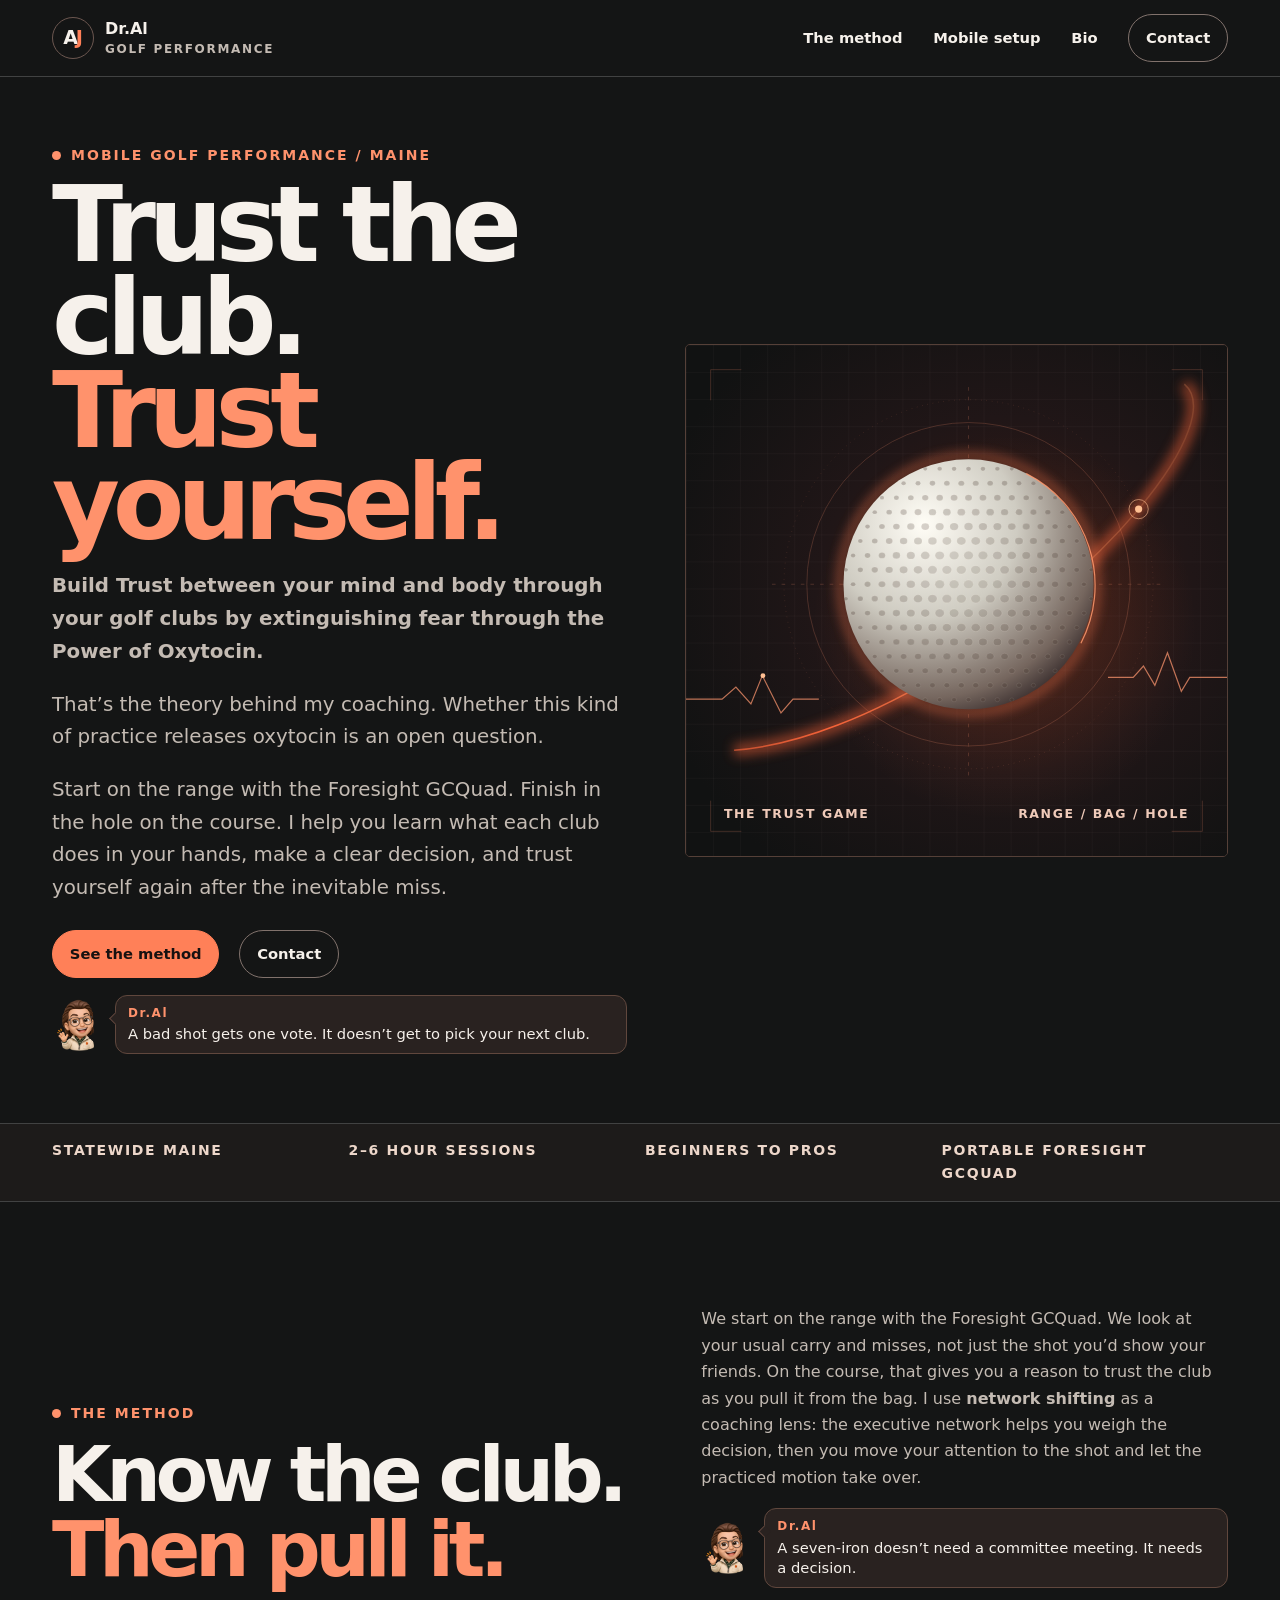
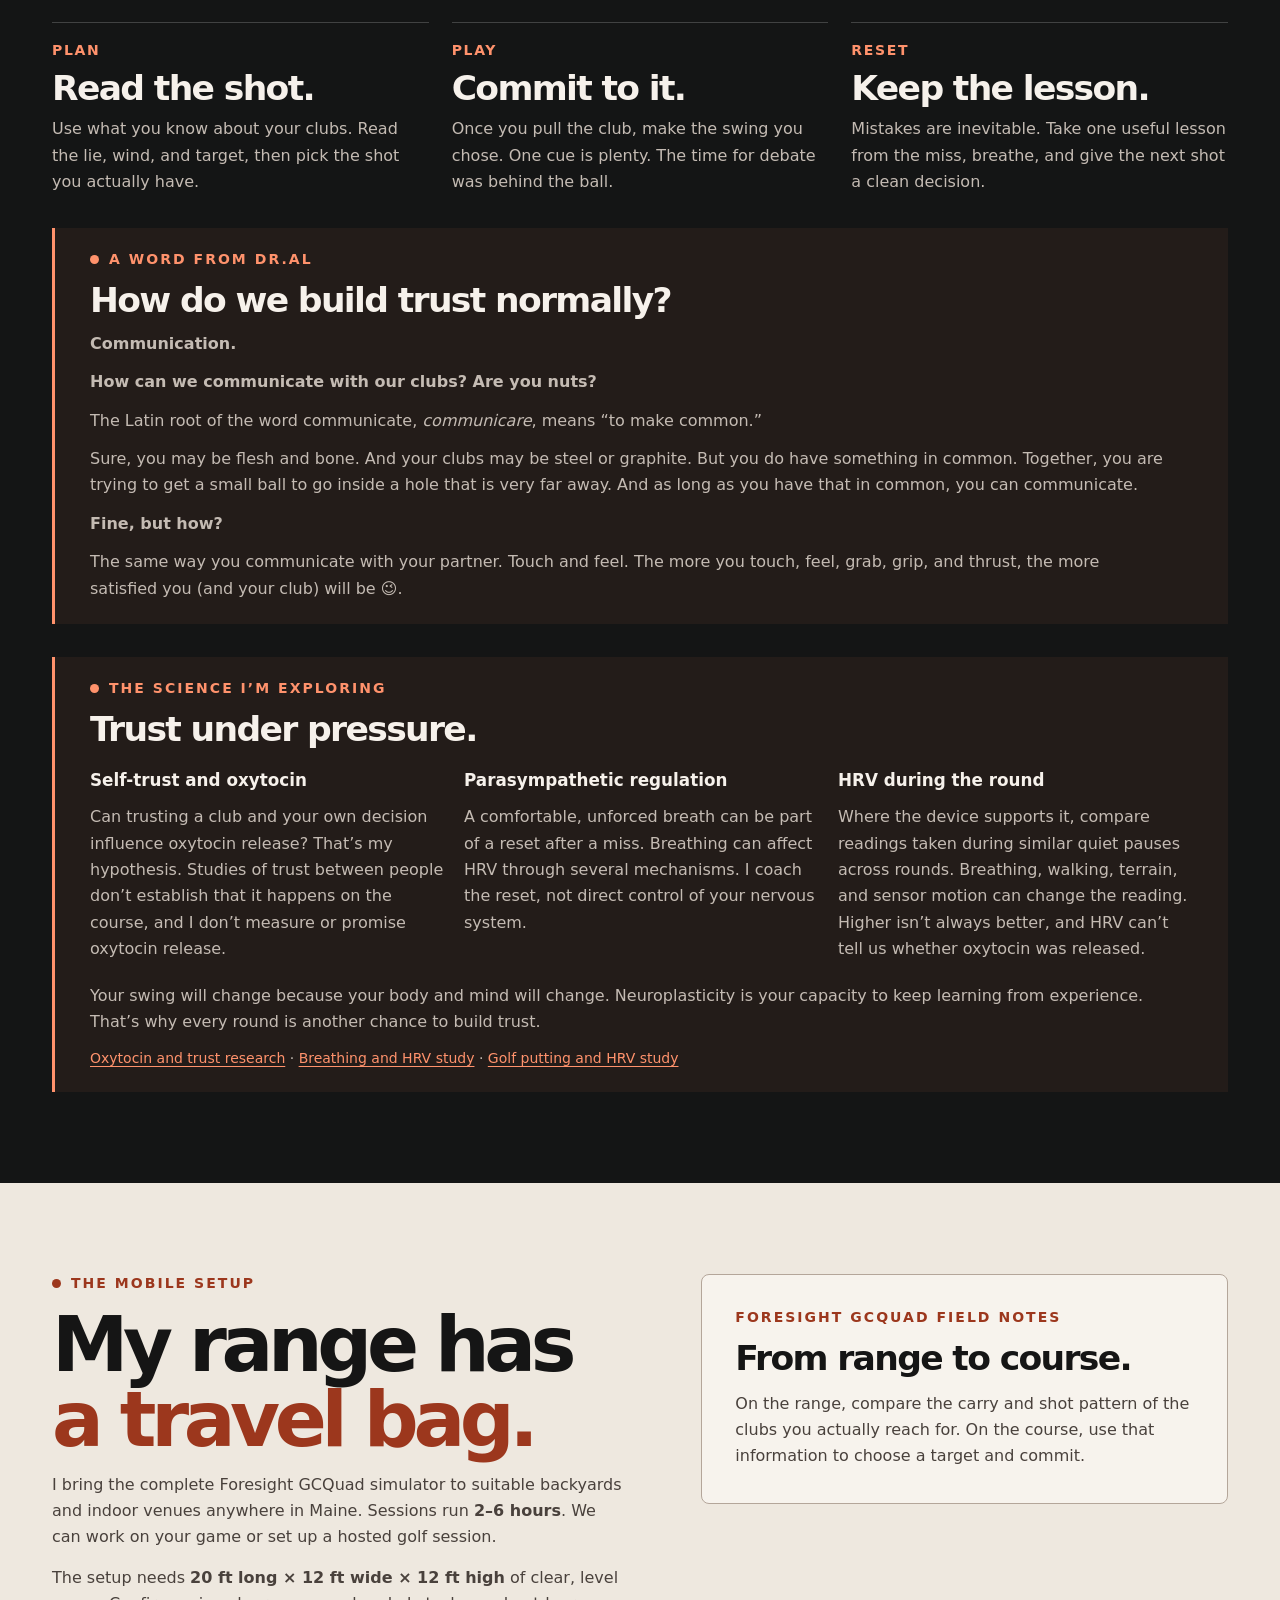
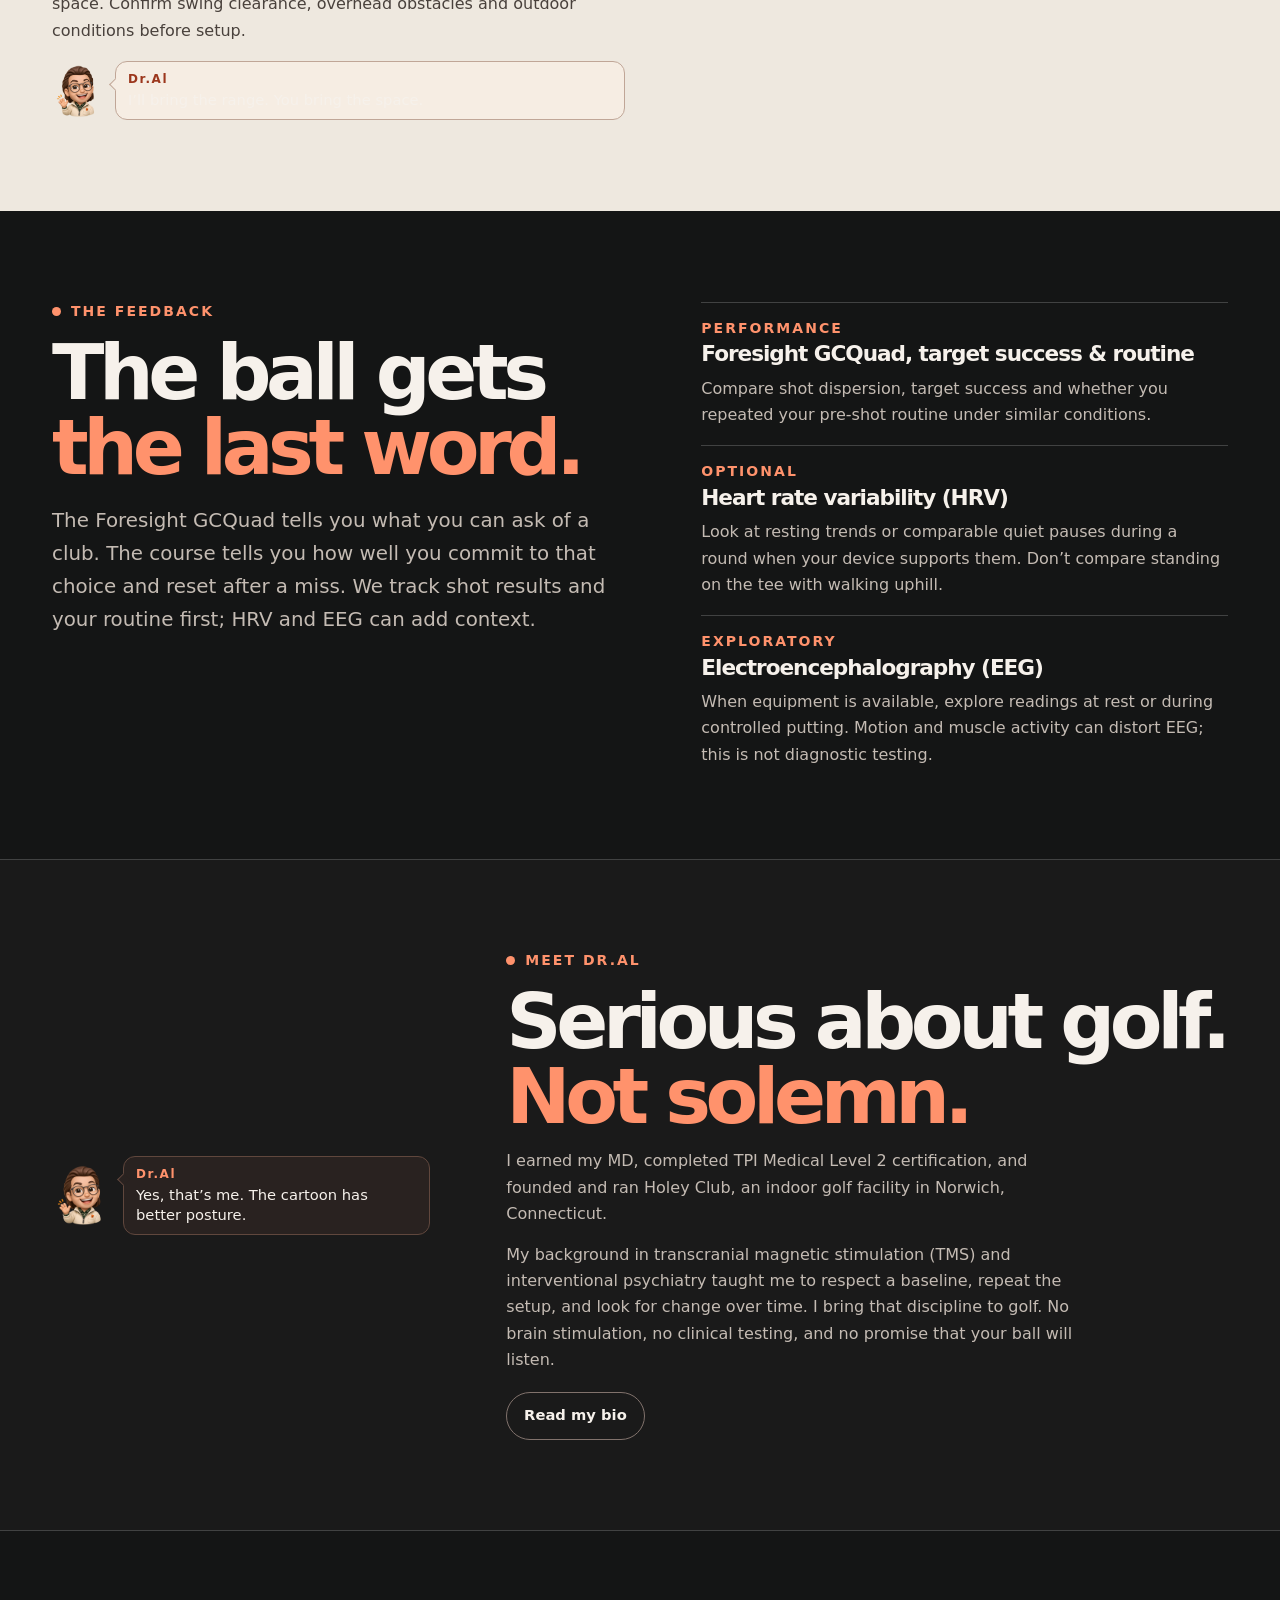
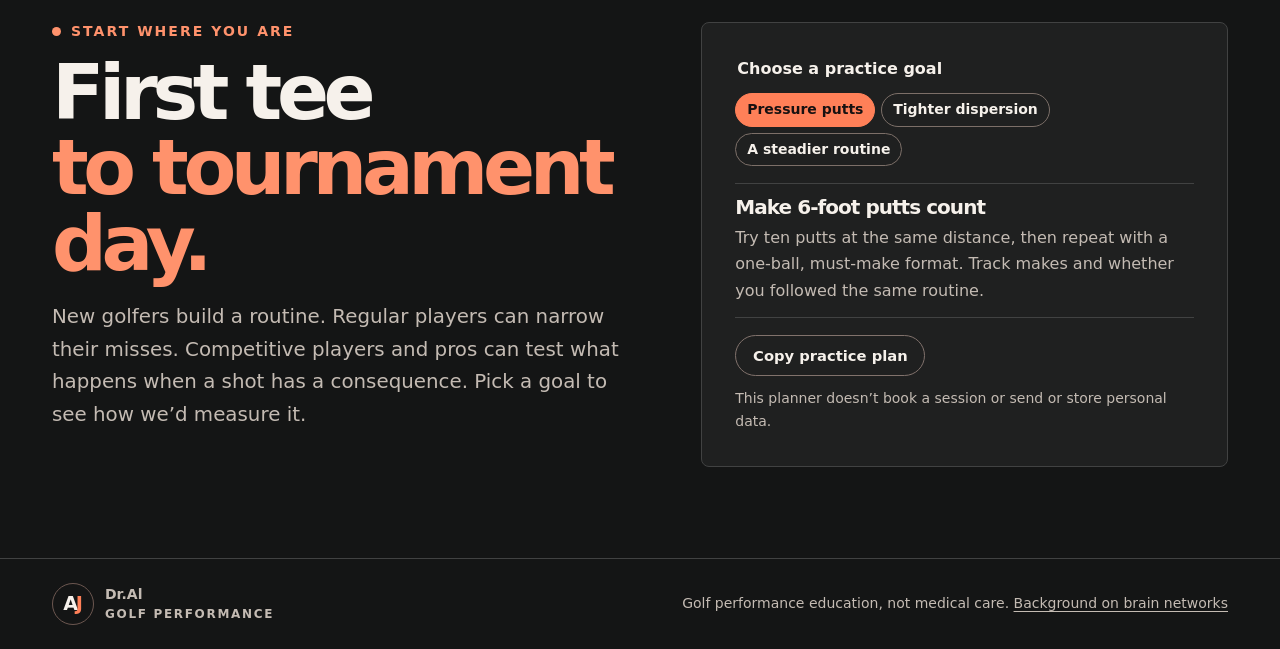
==== commit bf6ccffc: "Add Dr.Al’s club communication tagline and story" ====
--- a/index.html
+++ b/index.html
@@ -3,11 +3,21 @@
 <body><a class="skip" href="#main">Skip to content</a>
 <header><div class="shell bar"><a class="brand" href="#main" aria-label="Dr.Al Golf Performance home"><span class="brand-mark" aria-hidden="true">A<span>J</span></span><span>Dr.Al<small>GOLF PERFORMANCE</small></span></a><nav aria-label="Main"><a href="#method">The method</a><a href="#simulator">Mobile setup</a><a href="bio.html">Bio</a><a class="pill" href="mailto:aljazirimdgolf@gmail.com">Contact</a></nav></div></header>
 <main id="main">
-<section class="hero"><div class="shell hero-layout"><div class="hero-copy"><p class="eyebrow"><i></i> Mobile golf performance / Maine</p><h1>Trust the club.<br><em>Trust yourself.</em></h1><p class="hero-lede">Start on the range with the Foresight GCQuad. Finish in the hole on the course. I help you learn what each club does in your hands, make a clear decision, and trust yourself again after the inevitable miss.</p><div class="actions"><a class="pill solid" href="#method">See the method</a><a class="pill" href="mailto:aljazirimdgolf@gmail.com">Contact</a></div><aside class="alan-note" aria-label="A note from Dr.Al"><img src="mini-alan.png" alt="" width="64" height="64"><div><span>Dr.Al</span><p>A bad shot gets one vote. It doesn’t get to pick your next club.</p></div></aside></div>
+<section class="hero"><div class="shell hero-layout"><div class="hero-copy"><p class="eyebrow"><i></i> Mobile golf performance / Maine</p><h1>Trust the club.<br><em>Trust yourself.</em></h1><p class="hero-lede"><strong>Build Trust between your mind and body through your golf clubs by extinguishing fear through the Power of Oxytocin.</strong></p><p class="hero-lede">That’s the theory behind my coaching. Whether this kind of practice releases oxytocin is an open question.</p><p class="hero-lede">Start on the range with the Foresight GCQuad. Finish in the hole on the course. I help you learn what each club does in your hands, make a clear decision, and trust yourself again after the inevitable miss.</p><div class="actions"><a class="pill solid" href="#method">See the method</a><a class="pill" href="mailto:aljazirimdgolf@gmail.com">Contact</a></div><aside class="alan-note" aria-label="A note from Dr.Al"><img src="mini-alan.png" alt="" width="64" height="64"><div><span>Dr.Al</span><p>A bad shot gets one vote. It doesn’t get to pick your next club.</p></div></aside></div>
 <figure class="studio"><img src="impact.svg" width="900" height="850" alt=""><figcaption><span>THE TRUST GAME</span><span>RANGE / BAG / HOLE</span></figcaption></figure></div></section>
 <div class="ticker"><div class="shell"><span>STATEWIDE MAINE</span><span>2–6 HOUR SESSIONS</span><span>BEGINNERS TO PROS</span><span>PORTABLE FORESIGHT GCQUAD</span></div></div>
 <section class="shell slice" id="method"><div class="split intro"><div><p class="eyebrow"><i></i> The method</p><h2>Know the club.<br><em>Then pull it.</em></h2></div><div><p>We start on the range with the Foresight GCQuad. We look at your usual carry and misses, not just the shot you’d show your friends. On the course, that gives you a reason to trust the club as you pull it from the bag. I use <strong>network shifting</strong> as a coaching lens: the executive network helps you weigh the decision, then you move your attention to the shot and let the practiced motion take over.</p><aside class="alan-note" aria-label="A note from Dr.Al"><img src="mini-alan.png" alt="" width="64" height="64"><div><span>Dr.Al</span><p>A seven-iron doesn’t need a committee meeting. It needs a decision.</p></div></aside></div></div>
 <ol class="moves"><li><span>PLAN</span><h3>Read the shot.</h3><p>Use what you know about your clubs. Read the lie, wind, and target, then pick the shot you actually have.</p></li><li><span>PLAY</span><h3>Commit to it.</h3><p>Once you pull the club, make the swing you chose. One cue is plenty. The time for debate was behind the ball.</p></li><li><span>RESET</span><h3>Keep the lesson.</h3><p>Mistakes are inevitable. Take one useful lesson from the miss, breathe, and give the next shot a clean decision.</p></li></ol>
+<div class="adapt trust-science" id="club-communication" aria-labelledby="club-communication-title">
+<p class="eyebrow"><i></i> A word from Dr.Al</p>
+<h3 id="club-communication-title">How do we build trust normally?</h3>
+<p><strong>Communication.</strong></p>
+<p><strong>How can we communicate with our clubs? Are you nuts?</strong></p>
+<p>The Latin root of the word communicate, <i lang="la">communicare</i>, means “to make common.”</p>
+<p>Sure, you may be flesh and bone. And your clubs may be steel or graphite. But you do have something in common. Together, you are trying to get a small ball to go inside a hole that is very far away. And as long as you have that in common, you can communicate.</p>
+<p><strong>Fine, but how?</strong></p>
+<p>The same way you communicate with your partner. Touch and feel. The more you touch, feel, grab, grip, and thrust, the more satisfied you (and your club) will be 😉.</p>
+</div>
 <div class="adapt trust-science"><p class="eyebrow"><i></i> The science I’m exploring</p><h3>Trust under pressure.</h3><div class="trust-grid">
 <article><h4>Self-trust and oxytocin</h4><p>Can trusting a club and your own decision influence oxytocin release? That’s my hypothesis. Studies of trust between people don’t establish that it happens on the course, and I don’t measure or promise oxytocin release.</p></article>
 <article><h4>Parasympathetic regulation</h4><p>A comfortable, unforced breath can be part of a reset after a miss. Breathing can affect HRV through several mechanisms. I coach the reset, not direct control of your nervous system.</p></article>
